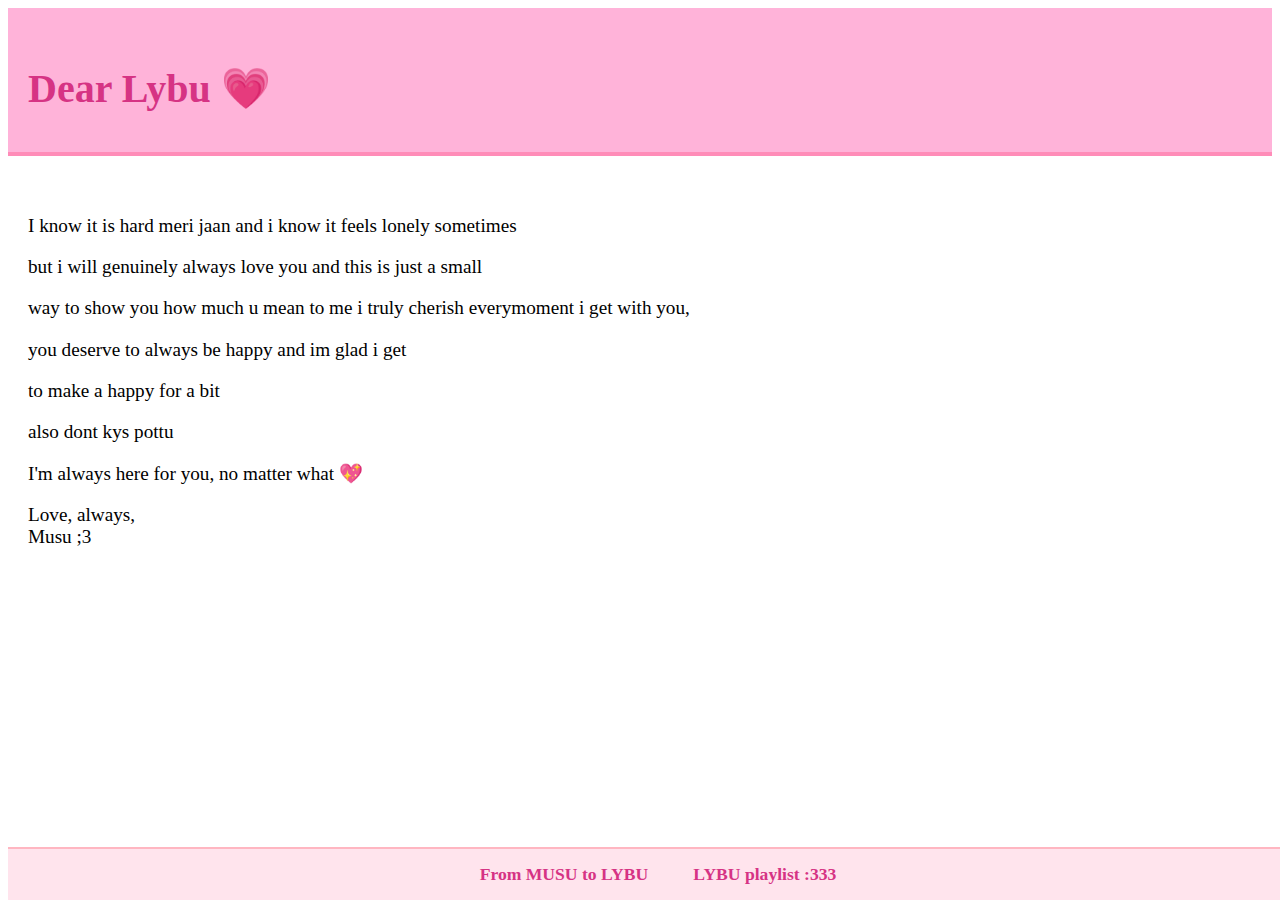
==== letter.html @ 409a25f0 "💖 Initial commit - Lybu's Cute Website" ====
<meta name="viewport" content="width=device-width, initial-scale=1.0">
<!DOCTYPE html>
<html lang="en">
<head>
  <meta charset="UTF-8">
  <title>For Lybu 💌</title>
  <link rel="stylesheet" href="css/style.css">
</head>
<body>
  <header>
    <h1>Dear Lybu 💗</h1>
  </header>

  <main>
    <p>
      I know it is hard meri jaan and i know it feels lonely sometimes
      <p>but i will genuinely always love you and this is just a small </p>
      <p>way to show you how much u mean to me i truly cherish everymoment i get with you,</p>
      <p>you deserve to always be happy and im glad i get</p>
      <p>to make a happy for a bit</p>
      <p>also dont kys pottu</p>
    </p>
    <p>
      I'm always here for you, no matter what 💖
    </p>
    <p>
      Love, always,<br>
      Musu ;3
    </p>
  </main>

  <nav>
    <a href="letter.html"> From MUSU to LYBU </a>
    <a href="mood.html">LYBU playlist :333</a>
  </nav>
</body>
</html>
---- css/style.css ----
body {
    body {
        font-family: 'Quicksand', sans-serif;
        background: linear-gradient(to bottom right, #ffe0f0, #d6f0ff, #fff0f6);
        color: #444;
        text-align: center;
        margin: 0;
        padding-bottom: 100px;
        background-attachment: fixed;
      }
      
  }
  
  header {
    background-color: #ffb3d9;
    padding: 30px 20px;
    border-bottom: 4px solid #ff8cb8;
  }
  
  h1 {
    font-size: 2.5em;
    margin-bottom: 10px;
    color: #d63384;
  }
  
  p {
    font-size: 1.2em;
  }
  
  main {
    padding: 40px 20px;
  }
  
  button {
    padding: 15px 30px;
    font-size: 1.2em;
    background-color: #ff70a6;
    border: none;
    border-radius: 20px;
    color: white;
    cursor: pointer;
    transition: transform 0.2s ease, background-color 0.3s ease;
    box-shadow: 0 5px 15px rgba(255, 112, 166, 0.3);
  }
  
  button:hover {
    transform: scale(1.05);
    background-color: #ff5c9f;
  }
  
  .hug-message {
    margin-top: 30px;
    font-size: 1.4em;
    color: #d10068;
    display: none;
    animation: popIn 0.4s ease forwards;
  }
  
  @keyframes popIn {
    from {
      transform: scale(0.8);
      opacity: 0;
    }
    to {
      transform: scale(1);
      opacity: 1;
    }
  }
  
  nav {
    background-color: #ffe4ed;
    padding: 15px;
    position: fixed;
    bottom: 0;
    width: 100%;
    border-top: 2px solid #ffb6c1;
  }
  
  nav a {
    margin: 0 15px;
    color: #d63384;
    text-decoration: none;
    font-weight: bold;
    font-size: 1.1em;
    transition: color 0.2s;
  }
  
  nav a:hover {
    color: #b8005c;
  }
  .hearts-container {
    position: relative;
    height: 0;
    overflow: visible;
  }
  
  .heart {
    position: absolute;
    width: 20px;
    height: 20px;
    background-color: #ff4d88;
    transform: rotate(45deg);
    animation: floatUp 2s ease-out forwards;
    opacity: 0.8;
  }
  
  .heart::before,
  .heart::after {
    content: "";
    position: absolute;
    width: 20px;
    height: 20px;
    background-color: #ff4d88;
    border-radius: 50%;
  }
  
  .heart::before {
    top: -10px;
    left: 0;
  }
  
  .heart::after {
    left: -10px;
    top: 0;
  }
  
  @keyframes floatUp {
    0% {
      transform: translateY(0) scale(1) rotate(45deg);
      opacity: 0.8;
    }
    100% {
      transform: translateY(-150px) scale(1.4) rotate(45deg);
      opacity: 0;
    }
  }
  @media (max-width: 600px) {
    h1 {
      font-size: 1.8em;
    }
  
    p, button {
      font-size: 1em;
    }
  
    .hug-message {
      font-size: 1.1em;
    }
  
    nav a {
      font-size: 1em;
      display: block;
      margin: 8px 0;
    }
  
    button {
      padding: 12px 20px;
    }
  
    .gallery img {
      width: 90%;
    }
  }
  .floating-quotes {
    position: relative;
    height: 150px;
    overflow: hidden;
    margin-top: 40px;
  }
  
  .quote {
    position: absolute;
    font-size: 1em;
    color: #a33371;
    animation: floatQuote 12s linear infinite;
    opacity: 0.8;
    white-space: nowrap;
  }
  
  .quote:nth-child(1) { top: 10%; left: -50%; animation-delay: 0s; }
  .quote:nth-child(2) { top: 40%; left: -60%; animation-delay: 3s; }
  .quote:nth-child(3) { top: 70%; left: -70%; animation-delay: 6s; }
  .quote:nth-child(4) { top: 20%; left: -80%; animation-delay: 9s; }
  
  @keyframes floatQuote {
    0% { transform: translateX(0); opacity: 0.3; }
    50% { opacity: 1; }
    100% { transform: translateX(120vw); opacity: 0; }
  }
  nav {
    background-color: #ffe4ed;
    padding: 15px 10px;
    position: fixed;
    bottom: 0;
    width: 100%;
    border-top: 2px solid #ffb6c1;
    display: flex;
    justify-content: center;
    gap: 15px;
    flex-wrap: wrap;
  }
  
  nav button {
    background-color: #ff8ec9;
    color: white;
    border: none;
    padding: 12px 20px;
    font-size: 1em;
    border-radius: 25px;
    cursor: pointer;
    transition: background-color 0.3s ease, transform 0.2s;
    font-family: 'Quicksand', sans-serif;
    box-shadow: 0 4px 10px rgba(255, 142, 201, 0.3);
  }
  
  nav button:hover {
    background-color: #ff6eb4;
    transform: scale(1.05);
  }
  .playlist {
    display: flex;
    flex-direction: column;
    align-items: center;
    padding: 30px 10px;
  }
  
  .playlist button {
    background-color: #ffc0da;
    color: white;
    border: none;
    padding: 14px 24px;
    font-size: 1em;
    margin: 10px;
    border-radius: 25px;
    cursor: pointer;
    transition: background-color 0.3s ease, transform 0.2s;
    font-family: 'Quicksand', sans-serif;
    box-shadow: 0 4px 10px rgba(255, 160, 200, 0.3);
    max-width: 90%;
    width: 300px;
  }
  
  .playlist button:hover {
    background-color: #ff91c4;
    transform: scale(1.05);
  }
  
  .affirmation {
    font-size: 1.2em;
    margin-top: 20px;
    color: #a33371;
    padding: 0 15px;
    font-weight: 600;
    text-align: center;
  }
  /* 💖 Floating Hearts */
.heart {
    position: absolute;
    font-size: 20px;
    animation: floatUp 1s ease-out forwards;
  }
  
  @keyframes floatUp {
    0% {
      transform: translateY(0);
      opacity: 1;
    }
    100% {
      transform: translateY(-40px);
      opacity: 0;
    }
  }
  /* 🌸 Soft Changing Background */
@keyframes pastelFlow {
    0% { background: #ffdde1; }
    50% { background: #f8c1d2; }
    100% { background: #ffdde1; }
  }
  
  body {
    animation: pastelFlow 10s infinite alternate;
  }
/* 🌈 Rainbow Glow */
button {
    border: none;
    padding: 10px 15px;
    font-size: 16px;
    cursor: pointer;
    border-radius: 5px;
    color: white;
    background: linear-gradient(90deg, #ff9ff3, #feca57, #ff6b6b, #48dbfb);
    background-size: 400% 400%;
    animation: rainbowGlow 3s infinite;
  }
  
  @keyframes rainbowGlow {
    0% { background-position: 0% 50%; }
    50% { background-position: 100% 50%; }
    100% { background-position: 0% 50%; }
  }
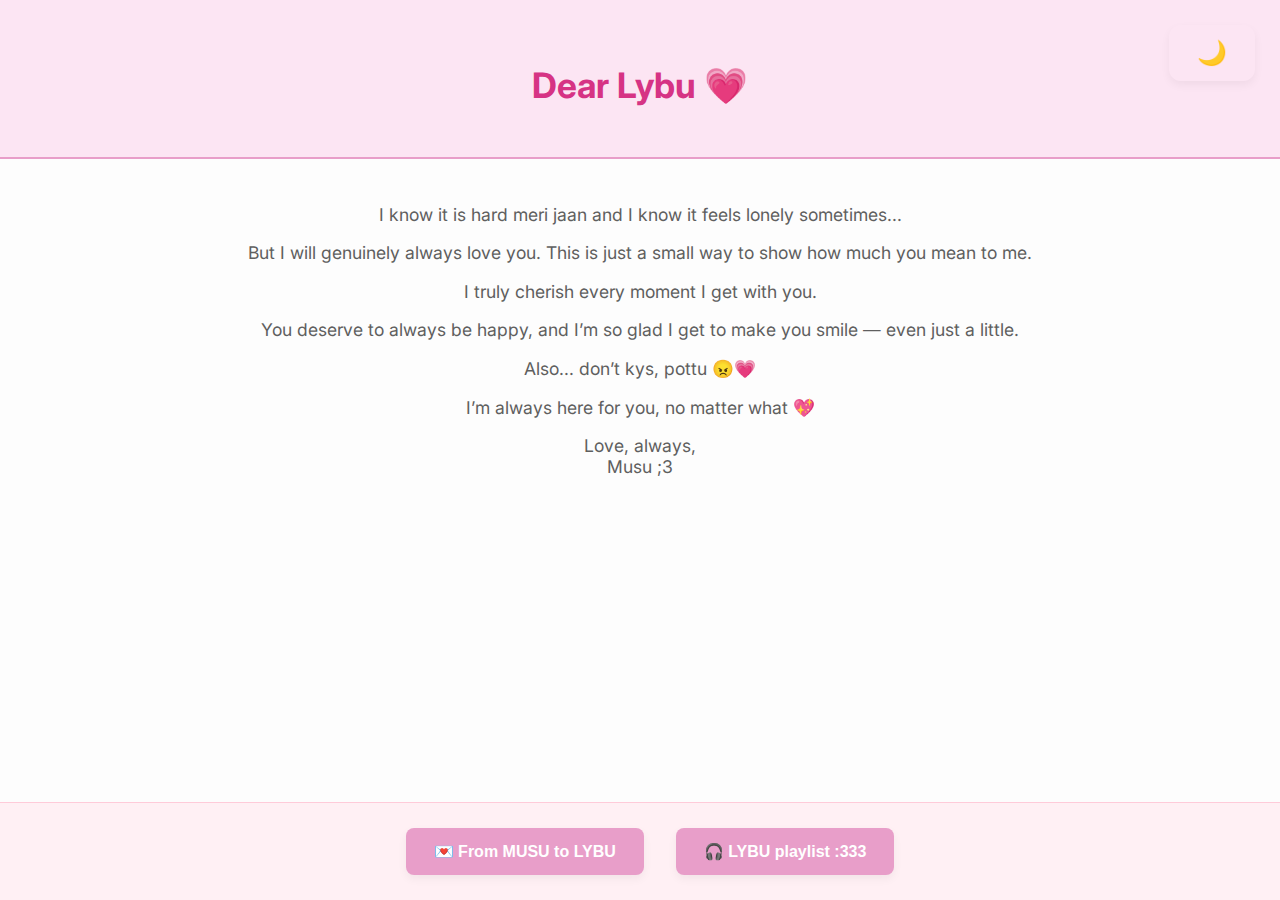
==== commit 470c1551: "🎉 Initial commit for bleh - LYBU love project" ====
--- a/letter.html
+++ b/letter.html
@@ -1,37 +1,44 @@
-<meta name="viewport" content="width=device-width, initial-scale=1.0">
 <!DOCTYPE html>
 <html lang="en">
 <head>
-  <meta charset="UTF-8">
+  <meta charset="UTF-8" />
+  <meta name="viewport" content="width=device-width, initial-scale=1.0" />
   <title>For Lybu 💌</title>
-  <link rel="stylesheet" href="css/style.css">
+  <link rel="stylesheet" href="css/style.css" />
+  <link href="https://fonts.googleapis.com/css2?family=Inter:wght@400;600&display=swap" rel="stylesheet" />
 </head>
 <body>
+
   <header>
     <h1>Dear Lybu 💗</h1>
   </header>
 
   <main>
-    <p>
-      I know it is hard meri jaan and i know it feels lonely sometimes
-      <p>but i will genuinely always love you and this is just a small </p>
-      <p>way to show you how much u mean to me i truly cherish everymoment i get with you,</p>
-      <p>you deserve to always be happy and im glad i get</p>
-      <p>to make a happy for a bit</p>
-      <p>also dont kys pottu</p>
-    </p>
-    <p>
-      I'm always here for you, no matter what 💖
-    </p>
-    <p>
-      Love, always,<br>
-      Musu ;3
-    </p>
+    <section class="letter">
+      <p>I know it is hard meri jaan and I know it feels lonely sometimes...</p>
+      <p>But I will genuinely always love you. This is just a small way to show how much you mean to me.</p>
+      <p>I truly cherish every moment I get with you.</p>
+      <p>You deserve to always be happy, and I’m so glad I get to make you smile — even just a little.</p>
+      <p>Also... don’t kys, pottu 😠💗</p>
+      <p>I’m always here for you, no matter what 💖</p>
+      <p>Love, always,<br />Musu ;3</p>
+    </section>
   </main>
 
+  <button id="darkModeToggle" class="dark-toggle">🌙</button>
+
   <nav>
-    <a href="letter.html"> From MUSU to LYBU </a>
-    <a href="mood.html">LYBU playlist :333</a>
+    <button onclick="location.href='letter.html'">💌 From MUSU to LYBU</button>
+    <button onclick="location.href='mood.html'">🎧 LYBU playlist :333</button>
   </nav>
+
+  <script>
+    const toggle = document.getElementById('darkModeToggle');
+    toggle.addEventListener('click', () => {
+      document.body.classList.toggle('dark-mode');
+      toggle.textContent = document.body.classList.contains('dark-mode') ? '☀️' : '🌙';
+    });
+  </script>
+
 </body>
 </html>
--- a/css/style.css
+++ b/css/style.css
@@ -1,301 +1,236 @@
+/* Fonts & Base */
+@import url('https://fonts.googleapis.com/css2?family=Inter:wght@400;600&display=swap');
+
+:root {
+  --bg-color: #fdfdfd;
+  --text-color: #222;
+  --primary-color: #e89ec9;
+  --button-color: #e89ec9;
+  --button-text: #fff;
+  --header-bg: #fce5f3;
+  --nav-bg: #fff0f4;
+  --nav-hover: #ffb3c6;
+  --accent-color: #d63384;
+  --message-color: #a6336a;
+}
+
+body.dark-mode {
+  --bg-color: #1a1a1a;
+  --text-color: #f1f1f1;
+  --primary-color: #bb86fc;
+  --button-color: #333;
+  --button-text: #f1f1f1;
+  --header-bg: #2a2a2a;
+  --nav-bg: #222;
+  --nav-hover: #444;
+  --accent-color: #ff7ad9;
+  --message-color: #f48fb1;
+}
+
 body {
-    body {
-        font-family: 'Quicksand', sans-serif;
-        background: linear-gradient(to bottom right, #ffe0f0, #d6f0ff, #fff0f6);
-        color: #444;
-        text-align: center;
-        margin: 0;
-        padding-bottom: 100px;
-        background-attachment: fixed;
-      }
-      
-  }
-  
-  header {
-    background-color: #ffb3d9;
-    padding: 30px 20px;
-    border-bottom: 4px solid #ff8cb8;
-  }
-  
-  h1 {
-    font-size: 2.5em;
-    margin-bottom: 10px;
-    color: #d63384;
-  }
-  
-  p {
-    font-size: 1.2em;
-  }
-  
-  main {
-    padding: 40px 20px;
-  }
-  
-  button {
-    padding: 15px 30px;
-    font-size: 1.2em;
-    background-color: #ff70a6;
-    border: none;
-    border-radius: 20px;
-    color: white;
-    cursor: pointer;
-    transition: transform 0.2s ease, background-color 0.3s ease;
-    box-shadow: 0 5px 15px rgba(255, 112, 166, 0.3);
-  }
-  
-  button:hover {
-    transform: scale(1.05);
-    background-color: #ff5c9f;
-  }
-  
-  .hug-message {
-    margin-top: 30px;
-    font-size: 1.4em;
-    color: #d10068;
-    display: none;
-    animation: popIn 0.4s ease forwards;
-  }
-  
-  @keyframes popIn {
-    from {
-      transform: scale(0.8);
-      opacity: 0;
-    }
-    to {
-      transform: scale(1);
-      opacity: 1;
-    }
-  }
-  
-  nav {
-    background-color: #ffe4ed;
-    padding: 15px;
-    position: fixed;
-    bottom: 0;
-    width: 100%;
-    border-top: 2px solid #ffb6c1;
-  }
-  
-  nav a {
-    margin: 0 15px;
-    color: #d63384;
-    text-decoration: none;
-    font-weight: bold;
-    font-size: 1.1em;
-    transition: color 0.2s;
-  }
-  
-  nav a:hover {
-    color: #b8005c;
-  }
-  .hearts-container {
-    position: relative;
-    height: 0;
-    overflow: visible;
-  }
-  
-  .heart {
-    position: absolute;
-    width: 20px;
-    height: 20px;
-    background-color: #ff4d88;
-    transform: rotate(45deg);
-    animation: floatUp 2s ease-out forwards;
+  font-family: 'Inter', sans-serif;
+  background-color: var(--bg-color);
+  color: var(--text-color);
+  text-align: center;
+  margin: 0;
+  transition: background 0.4s, color 0.4s;
+  padding-bottom: 100px;
+}
+
+/* Header */
+header {
+  background-color: var(--header-bg);
+  padding: 40px 20px;
+  border-bottom: 2px solid var(--primary-color);
+}
+
+h1 {
+  font-size: 2.2em;
+  margin-bottom: 10px;
+  color: var(--accent-color);
+}
+
+p {
+  font-size: 1.1em;
+  margin-top: 5px;
+  color: #5f5f5f;
+}
+
+/* Main */
+main {
+  padding: 40px 20px;
+}
+
+.affirmation {
+  font-size: 1.1em;
+  margin-top: 25px;
+  color: var(--message-color);
+  font-weight: 500;
+}
+
+/* Buttons */
+button {
+  padding: 14px 28px;
+  font-size: 1em;
+  background-color: var(--button-color);
+  color: var(--button-text);
+  border: none;
+  border-radius: 12px;
+  font-weight: 600;
+  cursor: pointer;
+  transition: all 0.2s ease;
+  margin: 10px;
+  box-shadow: 0 4px 10px rgba(0, 0, 0, 0.05);
+}
+
+button:hover {
+  background-color: var(--primary-color);
+  transform: scale(1.05);
+}
+
+/* Navigation Bar */
+nav {
+  background-color: var(--nav-bg);
+  padding: 15px 10px;
+  position: fixed;
+  bottom: 0;
+  width: 100%;
+  border-top: 1px solid #ffcbd9;
+  display: flex;
+  justify-content: center;
+  gap: 12px;
+  flex-wrap: wrap;
+  z-index: 100;
+}
+
+nav button {
+  background-color: var(--button-color);
+  border-radius: 8px;
+}
+
+nav button:hover {
+  background-color: var(--nav-hover);
+}
+
+/* Dark Mode Toggle */
+.dark-toggle {
+  position: fixed;
+  top: 15px;
+  right: 15px;
+  background: none;
+  border: none;
+  font-size: 1.5em;
+  cursor: pointer;
+  z-index: 999;
+  transition: transform 0.3s;
+  color: var(--text-color);
+}
+
+.dark-toggle:hover {
+  transform: scale(1.1);
+}
+
+/* Hug Message */
+.hug-message {
+  margin-top: 20px;
+  font-size: 1.2em;
+  color: var(--accent-color);
+}
+
+/* Heart/Kiss Animation */
+.hearts-container {
+  position: relative;
+  height: 0;
+  overflow: visible;
+}
+
+.heart {
+  position: absolute;
+  width: 18px;
+  height: 18px;
+  background-color: #ff4d88;
+  transform: rotate(45deg);
+  animation: floatUp 2s ease-out forwards;
+  opacity: 0.8;
+}
+
+.heart::before,
+.heart::after {
+  content: "";
+  position: absolute;
+  width: 18px;
+  height: 18px;
+  background-color: #ff4d88;
+  border-radius: 50%;
+}
+
+.heart::before {
+  top: -9px;
+  left: 0;
+}
+
+.heart::after {
+  left: -9px;
+  top: 0;
+}
+
+@keyframes floatUp {
+  0% {
+    transform: translateY(0) scale(1) rotate(45deg);
     opacity: 0.8;
   }
-  
-  .heart::before,
-  .heart::after {
-    content: "";
-    position: absolute;
-    width: 20px;
-    height: 20px;
-    background-color: #ff4d88;
-    border-radius: 50%;
+  100% {
+    transform: translateY(-120px) scale(1.3) rotate(45deg);
+    opacity: 0;
   }
-  
-  .heart::before {
-    top: -10px;
-    left: 0;
-  }
-  
-  .heart::after {
-    left: -10px;
-    top: 0;
-  }
-  
-  @keyframes floatUp {
-    0% {
-      transform: translateY(0) scale(1) rotate(45deg);
-      opacity: 0.8;
-    }
-    100% {
-      transform: translateY(-150px) scale(1.4) rotate(45deg);
-      opacity: 0;
-    }
-  }
-  @media (max-width: 600px) {
-    h1 {
-      font-size: 1.8em;
-    }
-  
-    p, button {
-      font-size: 1em;
-    }
-  
-    .hug-message {
-      font-size: 1.1em;
-    }
-  
-    nav a {
-      font-size: 1em;
-      display: block;
-      margin: 8px 0;
-    }
-  
-    button {
-      padding: 12px 20px;
-    }
-  
-    .gallery img {
-      width: 90%;
-    }
-  }
-  .floating-quotes {
-    position: relative;
-    height: 150px;
-    overflow: hidden;
-    margin-top: 40px;
-  }
-  
-  .quote {
-    position: absolute;
-    font-size: 1em;
-    color: #a33371;
-    animation: floatQuote 12s linear infinite;
-    opacity: 0.8;
-    white-space: nowrap;
-  }
-  
-  .quote:nth-child(1) { top: 10%; left: -50%; animation-delay: 0s; }
-  .quote:nth-child(2) { top: 40%; left: -60%; animation-delay: 3s; }
-  .quote:nth-child(3) { top: 70%; left: -70%; animation-delay: 6s; }
-  .quote:nth-child(4) { top: 20%; left: -80%; animation-delay: 9s; }
-  
-  @keyframes floatQuote {
-    0% { transform: translateX(0); opacity: 0.3; }
-    50% { opacity: 1; }
-    100% { transform: translateX(120vw); opacity: 0; }
-  }
-  nav {
-    background-color: #ffe4ed;
-    padding: 15px 10px;
-    position: fixed;
-    bottom: 0;
-    width: 100%;
-    border-top: 2px solid #ffb6c1;
-    display: flex;
-    justify-content: center;
-    gap: 15px;
-    flex-wrap: wrap;
-  }
-  
-  nav button {
-    background-color: #ff8ec9;
-    color: white;
-    border: none;
-    padding: 12px 20px;
-    font-size: 1em;
-    border-radius: 25px;
-    cursor: pointer;
-    transition: background-color 0.3s ease, transform 0.2s;
-    font-family: 'Quicksand', sans-serif;
-    box-shadow: 0 4px 10px rgba(255, 142, 201, 0.3);
-  }
-  
-  nav button:hover {
-    background-color: #ff6eb4;
-    transform: scale(1.05);
-  }
-  .playlist {
-    display: flex;
-    flex-direction: column;
-    align-items: center;
-    padding: 30px 10px;
-  }
-  
-  .playlist button {
-    background-color: #ffc0da;
-    color: white;
-    border: none;
-    padding: 14px 24px;
-    font-size: 1em;
-    margin: 10px;
-    border-radius: 25px;
-    cursor: pointer;
-    transition: background-color 0.3s ease, transform 0.2s;
-    font-family: 'Quicksand', sans-serif;
-    box-shadow: 0 4px 10px rgba(255, 160, 200, 0.3);
-    max-width: 90%;
-    width: 300px;
-  }
-  
-  .playlist button:hover {
-    background-color: #ff91c4;
-    transform: scale(1.05);
-  }
-  
-  .affirmation {
-    font-size: 1.2em;
-    margin-top: 20px;
-    color: #a33371;
-    padding: 0 15px;
-    font-weight: 600;
-    text-align: center;
-  }
-  /* 💖 Floating Hearts */
-.heart {
-    position: absolute;
-    font-size: 20px;
-    animation: floatUp 1s ease-out forwards;
-  }
-  
-  @keyframes floatUp {
-    0% {
-      transform: translateY(0);
-      opacity: 1;
-    }
-    100% {
-      transform: translateY(-40px);
-      opacity: 0;
-    }
-  }
-  /* 🌸 Soft Changing Background */
-@keyframes pastelFlow {
-    0% { background: #ffdde1; }
-    50% { background: #f8c1d2; }
-    100% { background: #ffdde1; }
-  }
-  
-  body {
-    animation: pastelFlow 10s infinite alternate;
-  }
-/* 🌈 Rainbow Glow */
-button {
-    border: none;
-    padding: 10px 15px;
-    font-size: 16px;
-    cursor: pointer;
-    border-radius: 5px;
-    color: white;
-    background: linear-gradient(90deg, #ff9ff3, #feca57, #ff6b6b, #48dbfb);
-    background-size: 400% 400%;
-    animation: rainbowGlow 3s infinite;
-  }
-  
-  @keyframes rainbowGlow {
-    0% { background-position: 0% 50%; }
-    50% { background-position: 100% 50%; }
-    100% { background-position: 0% 50%; }
-  }
-    +}
+
+/* Quotes */
+.floating-quotes {
+  margin-top: 40px;
+  font-style: italic;
+  color: var(--message-color);
+}
+
+.quote {
+  display: block;
+  margin: 10px 0;
+}
+form {
+  display: flex;
+  flex-direction: column;
+  gap: 10px;
+  margin: 20px;
+  max-width: 500px;
+  margin-left: auto;
+  margin-right: auto;
+}
+
+textarea {
+  padding: 10px;
+  font-size: 1rem;
+  border-radius: 10px;
+  border: 1px solid #ccc;
+  resize: vertical;
+}
+
+#messagesContainer {
+  max-width: 600px;
+  margin: 30px auto;
+  display: flex;
+  flex-direction: column;
+  gap: 20px;
+}
+
+.message {
+  background-color: #fff3f8;
+  padding: 15px;
+  border-radius: 10px;
+  box-shadow: 0 2px 8px rgba(0,0,0,0.05);
+}
+
+.message small {
+  color: #777;
+  display: block;
+  margin-top: 8px;
+}
